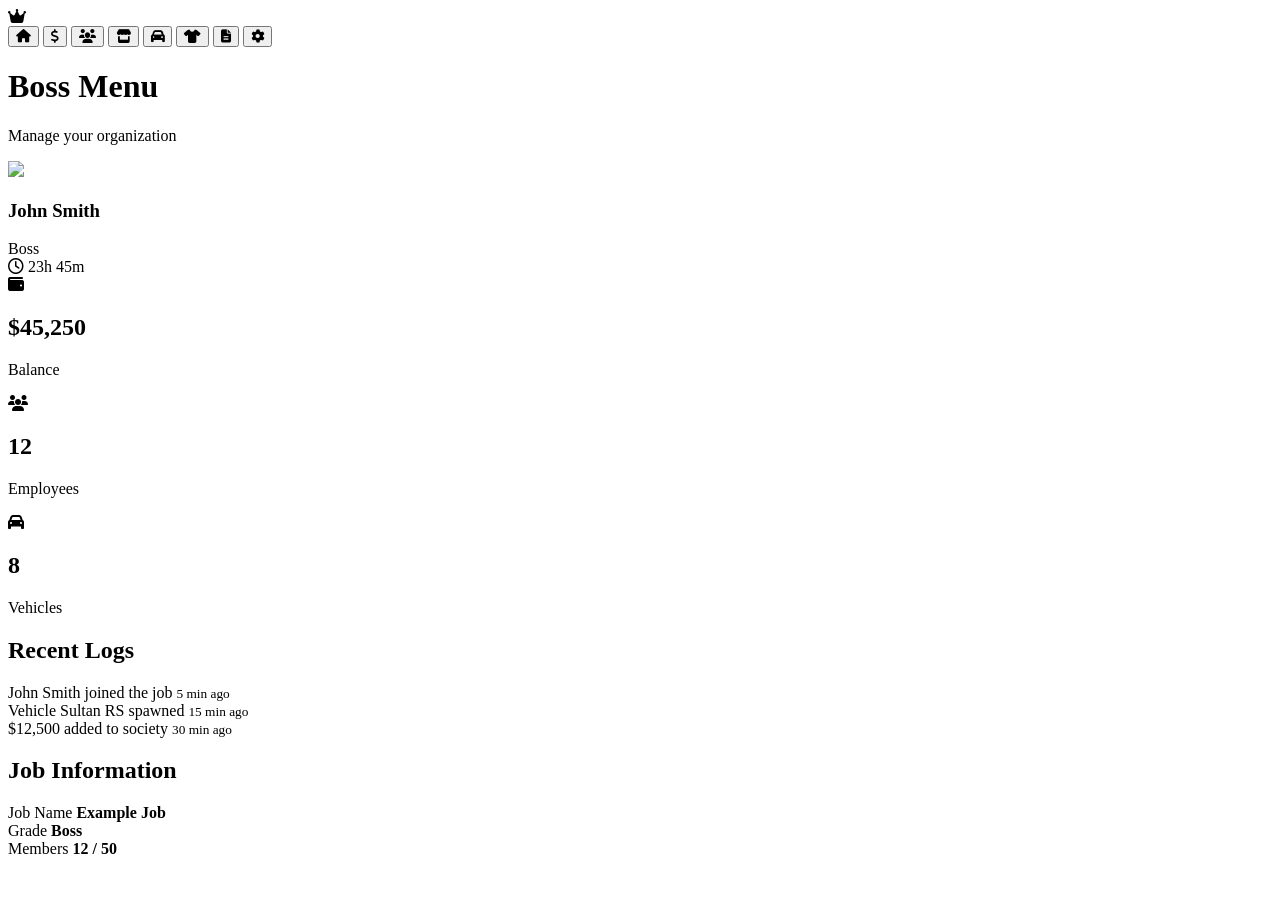
==== html/index.html @ 694ea644 "Add modern bossmenu NUI HTML" ====
<!DOCTYPE html>
<html lang="en">
<head>
    <meta charset="UTF-8">
    <meta name="viewport" content="width=device-width, initial-scale=1.0">
    <title>AJ BossMenu</title>
    <link rel="stylesheet" href="style.css">
    <link rel="stylesheet" href="https://cdnjs.cloudflare.com/ajax/libs/font-awesome/6.5.1/css/all.min.css">
</head>
<body>
    <div class="container">
        <div class="sidebar">
            <div class="logo">
                <i class="fa-solid fa-crown"></i>
            </div>

            <div class="menu">
                <button class="active"><i class="fa-solid fa-house"></i></button>
                <button><i class="fa-solid fa-dollar-sign"></i></button>
                <button><i class="fa-solid fa-users"></i></button>
                <button><i class="fa-solid fa-store"></i></button>
                <button><i class="fa-solid fa-car"></i></button>
                <button><i class="fa-solid fa-shirt"></i></button>
                <button><i class="fa-solid fa-file-lines"></i></button>
                <button><i class="fa-solid fa-gear"></i></button>
            </div>
        </div>

        <div class="main">
            <div class="header">
                <div>
                    <h1>Boss Menu</h1>
                    <p>Manage your organization</p>
                </div>

                <div class="profile">
                    <img src="https://i.imgur.com/3ZQ3Z6v.png">
                    <div>
                        <h3>John Smith</h3>
                        <span>Boss</span>
                    </div>

                    <div class="worktime">
                        <i class="fa-regular fa-clock"></i>
                        <span>23h 45m</span>
                    </div>
                </div>
            </div>

            <div class="cards">
                <div class="card">
                    <i class="fa-solid fa-wallet"></i>
                    <h2>$45,250</h2>
                    <p>Balance</p>
                </div>

                <div class="card">
                    <i class="fa-solid fa-users"></i>
                    <h2>12</h2>
                    <p>Employees</p>
                </div>

                <div class="card">
                    <i class="fa-solid fa-car"></i>
                    <h2>8</h2>
                    <p>Vehicles</p>
                </div>
            </div>

            <div class="content-grid">
                <div class="panel logs">
                    <h2>Recent Logs</h2>

                    <div class="log-item">
                        <span>John Smith joined the job</span>
                        <small>5 min ago</small>
                    </div>

                    <div class="log-item">
                        <span>Vehicle Sultan RS spawned</span>
                        <small>15 min ago</small>
                    </div>

                    <div class="log-item">
                        <span>$12,500 added to society</span>
                        <small>30 min ago</small>
                    </div>
                </div>

                <div class="panel info">
                    <h2>Job Information</h2>

                    <div class="info-row">
                        <span>Job Name</span>
                        <strong>Example Job</strong>
                    </div>

                    <div class="info-row">
                        <span>Grade</span>
                        <strong>Boss</strong>
                    </div>

                    <div class="info-row">
                        <span>Members</span>
                        <strong>12 / 50</strong>
                    </div>
                </div>
            </div>
        </div>
    </div>

    <script src="app.js"></script>
</body>
</html>
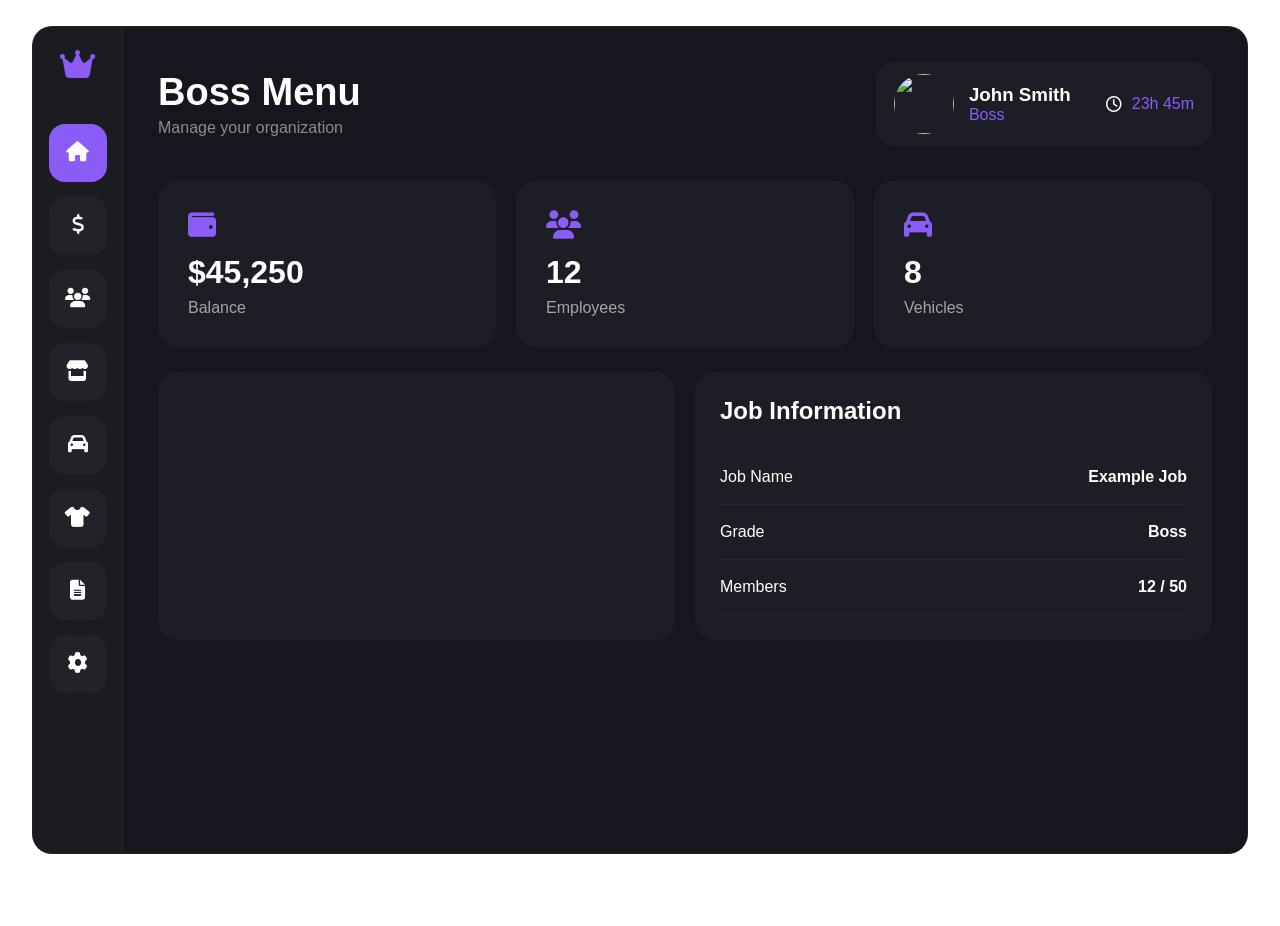
==== commit 33f40bfb: "Enable module-based JS system" ====
--- a/html/index.html
+++ b/html/index.html
@@ -35,6 +35,7 @@
 
                 <div class="profile">
                     <img src="https://i.imgur.com/3ZQ3Z6v.png">
+
                     <div>
                         <h3>John Smith</h3>
                         <span>Boss</span>
@@ -68,24 +69,7 @@
             </div>
 
             <div class="content-grid">
-                <div class="panel logs">
-                    <h2>Recent Logs</h2>
-
-                    <div class="log-item">
-                        <span>John Smith joined the job</span>
-                        <small>5 min ago</small>
-                    </div>
-
-                    <div class="log-item">
-                        <span>Vehicle Sultan RS spawned</span>
-                        <small>15 min ago</small>
-                    </div>
-
-                    <div class="log-item">
-                        <span>$12,500 added to society</span>
-                        <small>30 min ago</small>
-                    </div>
-                </div>
+                <div class="panel logs"></div>
 
                 <div class="panel info">
                     <h2>Job Information</h2>
@@ -109,6 +93,6 @@
         </div>
     </div>
 
-    <script src="app.js"></script>
+    <script type="module" src="app.js"></script>
 </body>
 </html>
--- a/html/style.css
+++ b/html/style.css
@@ -0,0 +1,169 @@
+* {
+    margin: 0;
+    padding: 0;
+    box-sizing: border-box;
+    font-family: Arial, sans-serif;
+}
+
+body {
+    width: 100vw;
+    height: 100vh;
+    overflow: hidden;
+    background: transparent;
+}
+
+.container {
+    width: 95%;
+    height: 92%;
+    margin: auto;
+    margin-top: 2%;
+    background: rgba(10, 10, 18, 0.95);
+    border-radius: 20px;
+    display: flex;
+    overflow: hidden;
+    border: 1px solid rgba(255,255,255,0.05);
+}
+
+.sidebar {
+    width: 90px;
+    background: rgba(255,255,255,0.02);
+    border-right: 1px solid rgba(255,255,255,0.05);
+    display: flex;
+    flex-direction: column;
+    align-items: center;
+    padding: 20px 0;
+}
+
+.logo {
+    color: #8b5cf6;
+    font-size: 32px;
+    margin-bottom: 40px;
+}
+
+.menu {
+    display: flex;
+    flex-direction: column;
+    gap: 15px;
+}
+
+.menu button {
+    width: 58px;
+    height: 58px;
+    border: none;
+    border-radius: 16px;
+    background: rgba(255,255,255,0.03);
+    color: white;
+    font-size: 20px;
+    cursor: pointer;
+    transition: 0.2s;
+}
+
+.menu button.active,
+.menu button:hover {
+    background: #8b5cf6;
+}
+
+.main {
+    flex: 1;
+    padding: 35px;
+    color: white;
+}
+
+.header {
+    display: flex;
+    justify-content: space-between;
+    align-items: center;
+    margin-bottom: 35px;
+}
+
+.header h1 {
+    font-size: 38px;
+}
+
+.header p {
+    color: rgba(255,255,255,0.5);
+    margin-top: 5px;
+}
+
+.profile {
+    display: flex;
+    align-items: center;
+    gap: 15px;
+    background: rgba(255,255,255,0.03);
+    padding: 12px 18px;
+    border-radius: 18px;
+}
+
+.profile img {
+    width: 60px;
+    height: 60px;
+    border-radius: 50%;
+}
+
+.profile span {
+    color: #8b5cf6;
+}
+
+.worktime {
+    margin-left: 20px;
+    display: flex;
+    align-items: center;
+    gap: 10px;
+    color: #fff;
+}
+
+.cards {
+    display: grid;
+    grid-template-columns: repeat(3, 1fr);
+    gap: 20px;
+    margin-bottom: 25px;
+}
+
+.card {
+    background: rgba(255,255,255,0.03);
+    border-radius: 20px;
+    padding: 30px;
+}
+
+.card i {
+    font-size: 28px;
+    color: #8b5cf6;
+    margin-bottom: 15px;
+}
+
+.card h2 {
+    font-size: 32px;
+    margin-bottom: 8px;
+}
+
+.card p {
+    color: rgba(255,255,255,0.6);
+}
+
+.content-grid {
+    display: grid;
+    grid-template-columns: 1fr 1fr;
+    gap: 20px;
+}
+
+.panel {
+    background: rgba(255,255,255,0.03);
+    border-radius: 20px;
+    padding: 25px;
+}
+
+.panel h2 {
+    margin-bottom: 25px;
+}
+
+.log-item,
+.info-row {
+    display: flex;
+    justify-content: space-between;
+    padding: 18px 0;
+    border-bottom: 1px solid rgba(255,255,255,0.05);
+}
+
+small {
+    color: rgba(255,255,255,0.5);
+}
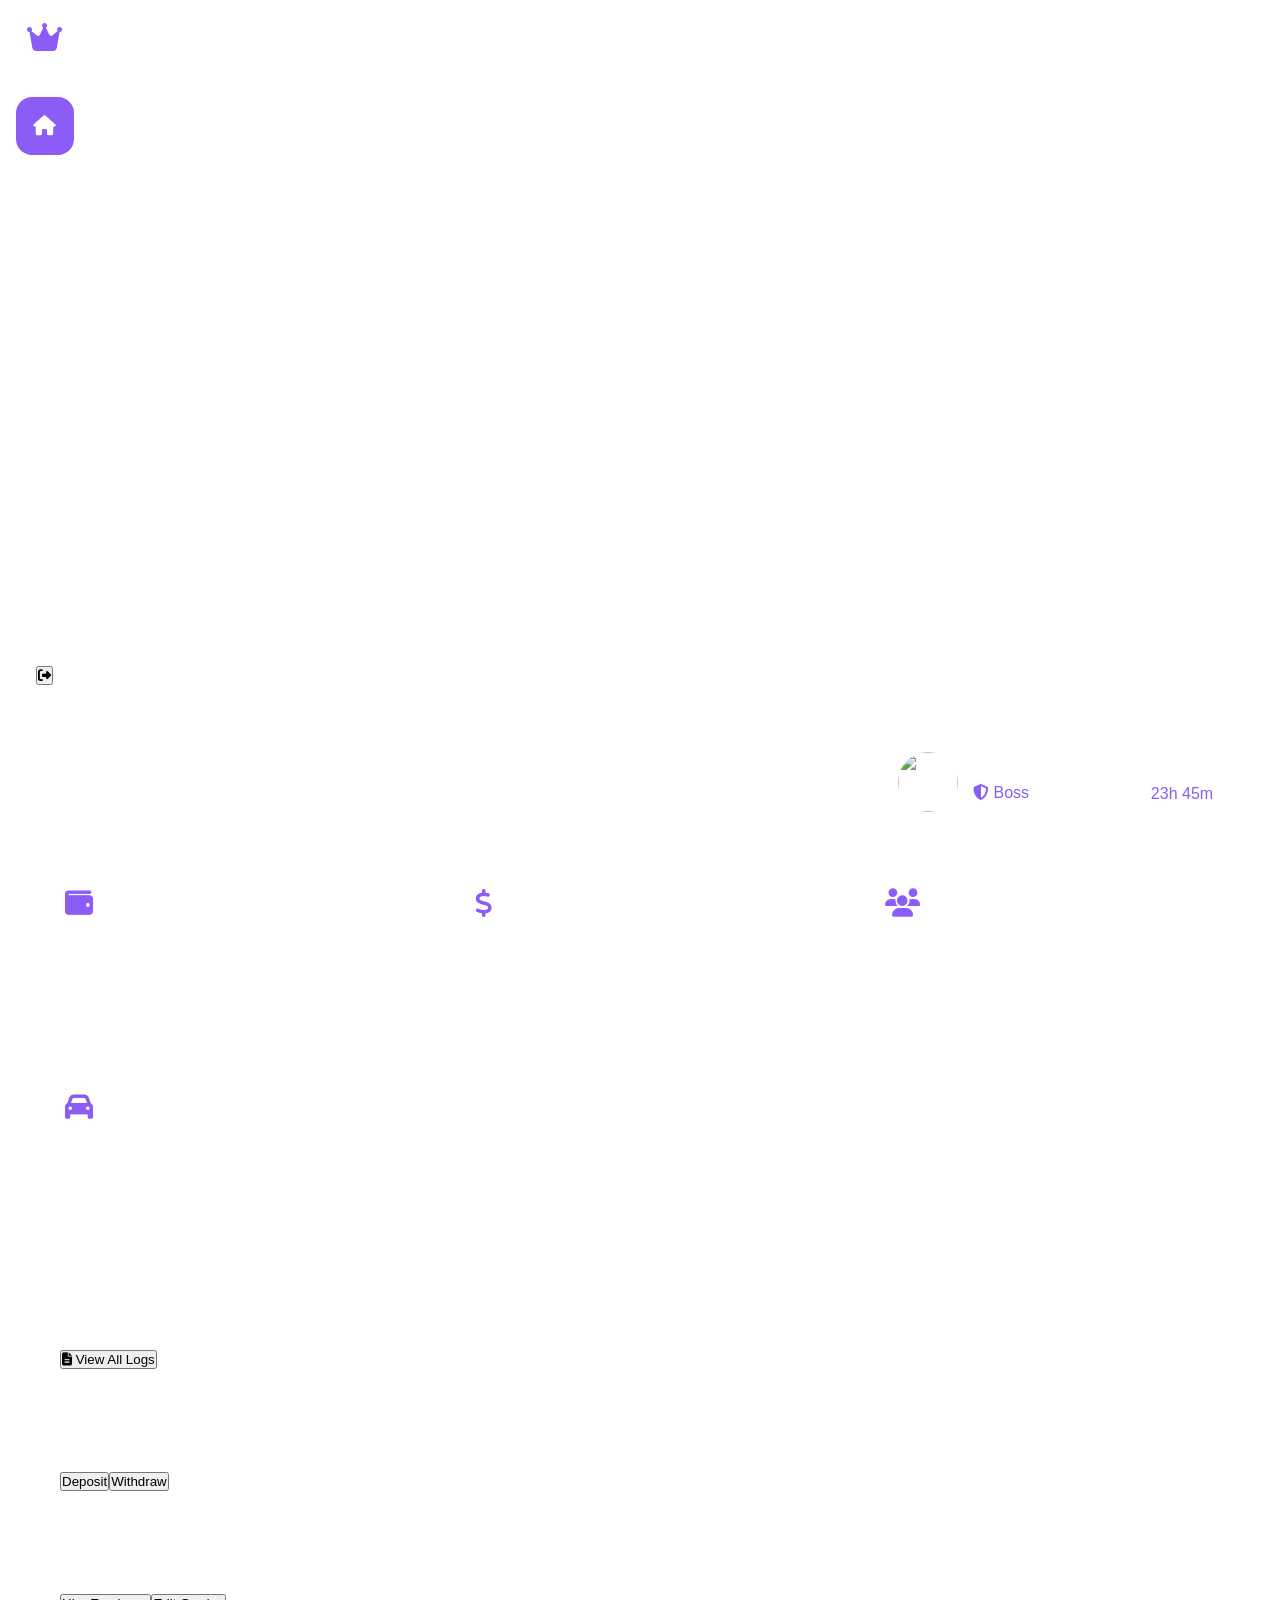
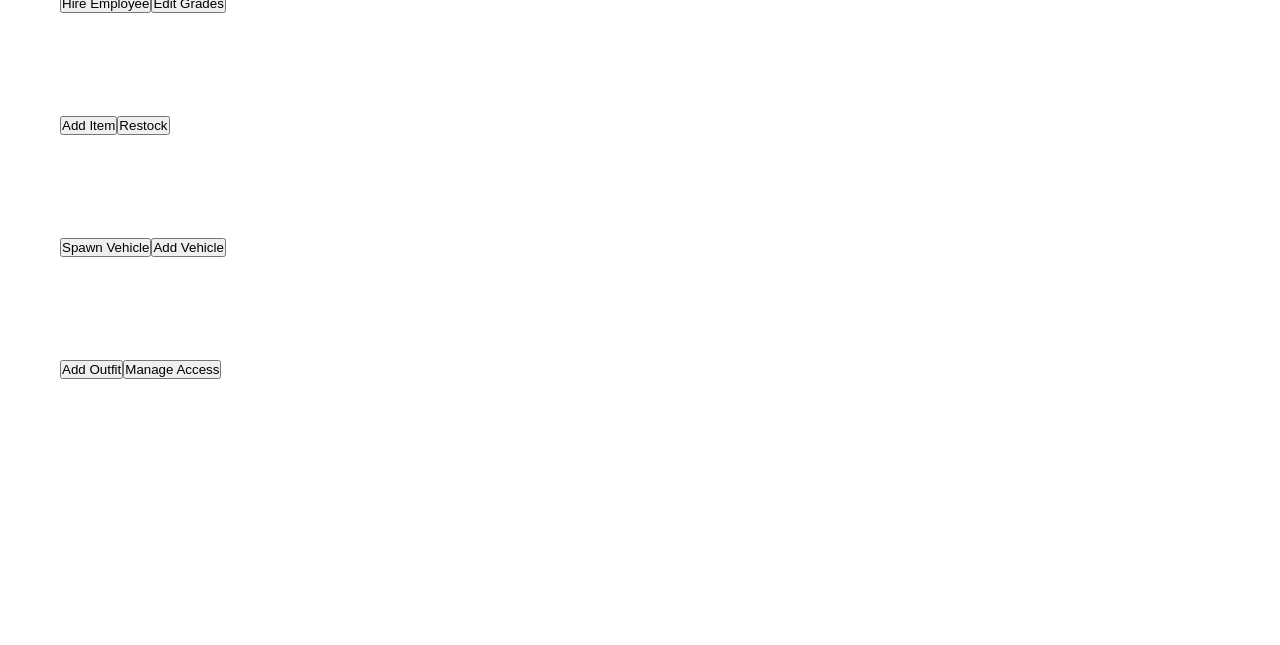
==== commit e2392e18: "Complete HTML pages to match reference UI" ====
--- a/html/index.html
+++ b/html/index.html
@@ -8,91 +8,64 @@
     <link rel="stylesheet" href="https://cdnjs.cloudflare.com/ajax/libs/font-awesome/6.5.1/css/all.min.css">
 </head>
 <body>
-    <div class="container">
-        <div class="sidebar">
-            <div class="logo">
-                <i class="fa-solid fa-crown"></i>
-            </div>
+    <div class="boss-wrapper">
+        <aside class="sidebar">
+            <div class="logo"><i class="fa-solid fa-crown"></i></div>
+            <nav class="menu">
+                <button class="active" data-page="home"><i class="fa-solid fa-house"></i></button>
+                <button data-page="finance"><i class="fa-solid fa-dollar-sign"></i></button>
+                <button data-page="employees"><i class="fa-solid fa-users"></i></button>
+                <button data-page="store"><i class="fa-solid fa-cart-shopping"></i></button>
+                <button data-page="vehicles"><i class="fa-solid fa-car"></i></button>
+                <button data-page="clothing"><i class="fa-solid fa-shirt"></i></button>
+                <button data-page="logs"><i class="fa-solid fa-file-lines"></i></button>
+                <button data-page="settings"><i class="fa-solid fa-gear"></i></button>
+            </nav>
+            <button class="exit-btn" id="closeBtn"><i class="fa-solid fa-right-from-bracket"></i></button>
+        </aside>
 
-            <div class="menu">
-                <button class="active"><i class="fa-solid fa-house"></i></button>
-                <button><i class="fa-solid fa-dollar-sign"></i></button>
-                <button><i class="fa-solid fa-users"></i></button>
-                <button><i class="fa-solid fa-store"></i></button>
-                <button><i class="fa-solid fa-car"></i></button>
-                <button><i class="fa-solid fa-shirt"></i></button>
-                <button><i class="fa-solid fa-file-lines"></i></button>
-                <button><i class="fa-solid fa-gear"></i></button>
-            </div>
-        </div>
-
-        <div class="main">
-            <div class="header">
-                <div>
-                    <h1>Boss Menu</h1>
-                    <p>Manage your organization</p>
+        <main class="main">
+            <header class="header">
+                <div class="header-title">
+                    <h1 id="pageTitle">Dashboard</h1>
+                    <p id="pageDescription">Manage your job and employees.</p>
                 </div>
-
                 <div class="profile">
-                    <img src="https://i.imgur.com/3ZQ3Z6v.png">
-
-                    <div>
-                        <h3>John Smith</h3>
-                        <span>Boss</span>
+                    <img id="playerAvatar" src="https://i.imgur.com/3ZQ3Z6v.png">
+                    <div class="profile-info">
+                        <h3 id="playerName">John Smith</h3>
+                        <span id="playerGrade"><i class="fa-solid fa-shield-halved"></i> Boss</span>
                     </div>
-
+                    <div class="header-divider"></div>
                     <div class="worktime">
                         <i class="fa-regular fa-clock"></i>
-                        <span>23h 45m</span>
+                        <div><p>Work Time</p><span id="workTime">23h 45m</span></div>
                     </div>
                 </div>
-            </div>
+            </header>
 
-            <div class="cards">
-                <div class="card">
-                    <i class="fa-solid fa-wallet"></i>
-                    <h2>$45,250</h2>
-                    <p>Balance</p>
+            <section class="page active" id="homePage">
+                <div class="cards">
+                    <div class="card purple"><i class="fa-solid fa-wallet"></i><div><h2 id="balanceValue">$45,250</h2><p>Balance</p></div></div>
+                    <div class="card green"><i class="fa-solid fa-dollar-sign"></i><div><h2 id="dailyRevenueValue">$12,500</h2><p>Daily Revenue</p><strong>↑ 12.5%</strong></div></div>
+                    <div class="card blue"><i class="fa-solid fa-users"></i><div><h2 id="employeesValue">12</h2><p>Employees</p><strong id="onlineValue">Online: 5</strong></div></div>
+                    <div class="card orange"><i class="fa-solid fa-car"></i><div><h2 id="vehiclesValue">8</h2><p>Vehicles</p><strong id="garageValue">In Garage: 6</strong></div></div>
                 </div>
+                <div class="content-grid">
+                    <section class="panel logs-preview"><h2>Recent Logs</h2><div id="homeLogs"></div><button class="panel-button" data-open-page="logs"><i class="fa-solid fa-file-lines"></i> View All Logs</button></section>
+                    <section class="panel info"><h2>Job Information</h2><div id="jobInfo"></div></section>
+                </div>
+            </section>
 
-                <div class="card">
-                    <i class="fa-solid fa-users"></i>
-                    <h2>12</h2>
-                    <p>Employees</p>
-                </div>
-
-                <div class="card">
-                    <i class="fa-solid fa-car"></i>
-                    <h2>8</h2>
-                    <p>Vehicles</p>
-                </div>
-            </div>
-
-            <div class="content-grid">
-                <div class="panel logs"></div>
-
-                <div class="panel info">
-                    <h2>Job Information</h2>
-
-                    <div class="info-row">
-                        <span>Job Name</span>
-                        <strong>Example Job</strong>
-                    </div>
-
-                    <div class="info-row">
-                        <span>Grade</span>
-                        <strong>Boss</strong>
-                    </div>
-
-                    <div class="info-row">
-                        <span>Members</span>
-                        <strong>12 / 50</strong>
-                    </div>
-                </div>
-            </div>
-        </div>
+            <section class="page" id="financePage"><div class="panel page-panel"><h2>Finance</h2><div class="toolbar"><button>Deposit</button><button>Withdraw</button></div><div class="finance-list"></div></div></section>
+            <section class="page" id="employeesPage"><div class="panel page-panel"><h2>Employees</h2><div class="toolbar"><button>Hire Employee</button><button>Edit Grades</button></div><div class="employees-list"></div></div></section>
+            <section class="page" id="storePage"><div class="panel page-panel"><h2>Store</h2><div class="toolbar"><button>Add Item</button><button>Restock</button></div><div class="store-list"></div></div></section>
+            <section class="page" id="vehiclesPage"><div class="panel page-panel"><h2>Vehicles</h2><div class="toolbar"><button>Spawn Vehicle</button><button>Add Vehicle</button></div><div class="vehicles-list"></div></div></section>
+            <section class="page" id="clothingPage"><div class="panel page-panel"><h2>Clothing</h2><div class="toolbar"><button>Add Outfit</button><button>Manage Access</button></div><div class="clothing-list"></div></div></section>
+            <section class="page" id="logsPage"><div class="panel page-panel"><h2>Logs</h2><div class="logs-list"></div></div></section>
+            <section class="page" id="settingsPage"><div class="panel page-panel"><h2>Settings</h2><div class="settings-list"></div></div></section>
+        </main>
     </div>
-
     <script type="module" src="app.js"></script>
 </body>
 </html>
--- a/html/style.css
+++ b/html/style.css
@@ -1,16 +1,8 @@
-* {
-    margin: 0;
-    padding: 0;
-    box-sizing: border-box;
-    font-family: Arial, sans-serif;
-}
-
-body {
-    width: 100vw;
-    height: 100vh;
-    overflow: hidden;
-    background: transparent;
-}
+@import url('./styles/base/reset.css');
+@import url('./styles/layout/sidebar.css');
+@import url('./styles/layout/header.css');
+@import url('./styles/components/cards.css');
+@import url('./styles/components/panels.css');
 
 .container {
     width: 95%;
@@ -23,147 +15,3 @@
     overflow: hidden;
     border: 1px solid rgba(255,255,255,0.05);
 }
-
-.sidebar {
-    width: 90px;
-    background: rgba(255,255,255,0.02);
-    border-right: 1px solid rgba(255,255,255,0.05);
-    display: flex;
-    flex-direction: column;
-    align-items: center;
-    padding: 20px 0;
-}
-
-.logo {
-    color: #8b5cf6;
-    font-size: 32px;
-    margin-bottom: 40px;
-}
-
-.menu {
-    display: flex;
-    flex-direction: column;
-    gap: 15px;
-}
-
-.menu button {
-    width: 58px;
-    height: 58px;
-    border: none;
-    border-radius: 16px;
-    background: rgba(255,255,255,0.03);
-    color: white;
-    font-size: 20px;
-    cursor: pointer;
-    transition: 0.2s;
-}
-
-.menu button.active,
-.menu button:hover {
-    background: #8b5cf6;
-}
-
-.main {
-    flex: 1;
-    padding: 35px;
-    color: white;
-}
-
-.header {
-    display: flex;
-    justify-content: space-between;
-    align-items: center;
-    margin-bottom: 35px;
-}
-
-.header h1 {
-    font-size: 38px;
-}
-
-.header p {
-    color: rgba(255,255,255,0.5);
-    margin-top: 5px;
-}
-
-.profile {
-    display: flex;
-    align-items: center;
-    gap: 15px;
-    background: rgba(255,255,255,0.03);
-    padding: 12px 18px;
-    border-radius: 18px;
-}
-
-.profile img {
-    width: 60px;
-    height: 60px;
-    border-radius: 50%;
-}
-
-.profile span {
-    color: #8b5cf6;
-}
-
-.worktime {
-    margin-left: 20px;
-    display: flex;
-    align-items: center;
-    gap: 10px;
-    color: #fff;
-}
-
-.cards {
-    display: grid;
-    grid-template-columns: repeat(3, 1fr);
-    gap: 20px;
-    margin-bottom: 25px;
-}
-
-.card {
-    background: rgba(255,255,255,0.03);
-    border-radius: 20px;
-    padding: 30px;
-}
-
-.card i {
-    font-size: 28px;
-    color: #8b5cf6;
-    margin-bottom: 15px;
-}
-
-.card h2 {
-    font-size: 32px;
-    margin-bottom: 8px;
-}
-
-.card p {
-    color: rgba(255,255,255,0.6);
-}
-
-.content-grid {
-    display: grid;
-    grid-template-columns: 1fr 1fr;
-    gap: 20px;
-}
-
-.panel {
-    background: rgba(255,255,255,0.03);
-    border-radius: 20px;
-    padding: 25px;
-}
-
-.panel h2 {
-    margin-bottom: 25px;
-}
-
-.log-item,
-.info-row {
-    display: flex;
-    justify-content: space-between;
-    padding: 18px 0;
-    border-bottom: 1px solid rgba(255,255,255,0.05);
-}
-
-small {
-    color: rgba(255,255,255,0.5);
-}
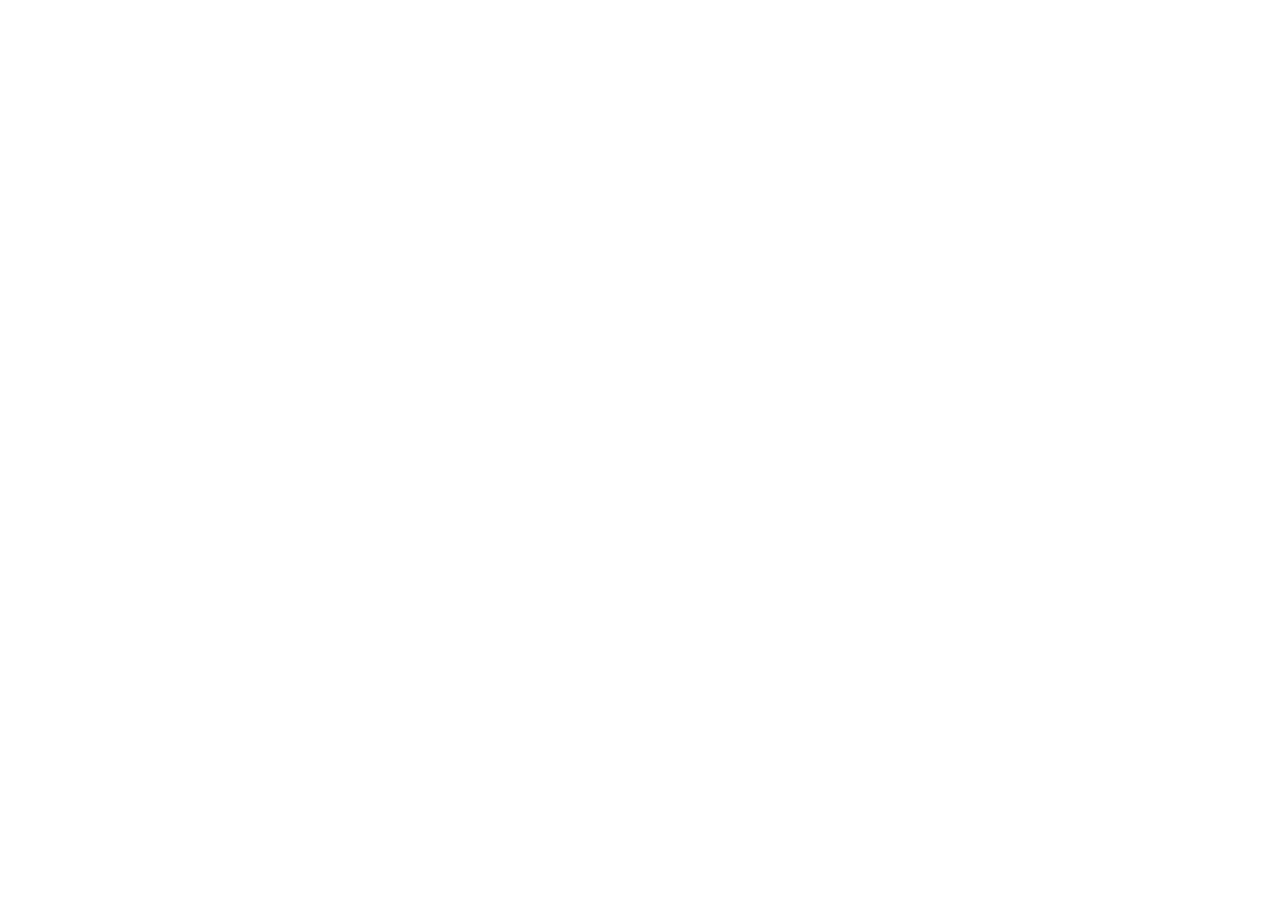
==== commit 3240aa61: "Add modal structure to index" ====
--- a/html/index.html
+++ b/html/index.html
@@ -45,27 +45,39 @@
             </header>
 
             <section class="page active" id="homePage">
-                <div class="cards">
-                    <div class="card purple"><i class="fa-solid fa-wallet"></i><div><h2 id="balanceValue">$45,250</h2><p>Balance</p></div></div>
-                    <div class="card green"><i class="fa-solid fa-dollar-sign"></i><div><h2 id="dailyRevenueValue">$12,500</h2><p>Daily Revenue</p><strong>↑ 12.5%</strong></div></div>
-                    <div class="card blue"><i class="fa-solid fa-users"></i><div><h2 id="employeesValue">12</h2><p>Employees</p><strong id="onlineValue">Online: 5</strong></div></div>
-                    <div class="card orange"><i class="fa-solid fa-car"></i><div><h2 id="vehiclesValue">8</h2><p>Vehicles</p><strong id="garageValue">In Garage: 6</strong></div></div>
-                </div>
+                <div class="cards"></div>
                 <div class="content-grid">
-                    <section class="panel logs-preview"><h2>Recent Logs</h2><div id="homeLogs"></div><button class="panel-button" data-open-page="logs"><i class="fa-solid fa-file-lines"></i> View All Logs</button></section>
+                    <section class="panel logs-preview"><h2>Recent Logs</h2><div id="homeLogs"></div></section>
                     <section class="panel info"><h2>Job Information</h2><div id="jobInfo"></div></section>
                 </div>
             </section>
 
-            <section class="page" id="financePage"><div class="panel page-panel"><h2>Finance</h2><div class="toolbar"><button>Deposit</button><button>Withdraw</button></div><div class="finance-list"></div></div></section>
-            <section class="page" id="employeesPage"><div class="panel page-panel"><h2>Employees</h2><div class="toolbar"><button>Hire Employee</button><button>Edit Grades</button></div><div class="employees-list"></div></div></section>
-            <section class="page" id="storePage"><div class="panel page-panel"><h2>Store</h2><div class="toolbar"><button>Add Item</button><button>Restock</button></div><div class="store-list"></div></div></section>
-            <section class="page" id="vehiclesPage"><div class="panel page-panel"><h2>Vehicles</h2><div class="toolbar"><button>Spawn Vehicle</button><button>Add Vehicle</button></div><div class="vehicles-list"></div></div></section>
-            <section class="page" id="clothingPage"><div class="panel page-panel"><h2>Clothing</h2><div class="toolbar"><button>Add Outfit</button><button>Manage Access</button></div><div class="clothing-list"></div></div></section>
+            <section class="page" id="financePage"><div class="panel page-panel"><h2>Finance</h2><div class="finance-list"></div></div></section>
+            <section class="page" id="employeesPage"><div class="panel page-panel"><h2>Employees</h2><div class="employees-list"></div></div></section>
+            <section class="page" id="storePage"><div class="panel page-panel"><h2>Store</h2><div class="store-list"></div></div></section>
+            <section class="page" id="vehiclesPage"><div class="panel page-panel"><h2>Vehicles</h2><div class="vehicles-list"></div></div></section>
+            <section class="page" id="clothingPage"><div class="panel page-panel"><h2>Clothing</h2><div class="clothing-list"></div></div></section>
             <section class="page" id="logsPage"><div class="panel page-panel"><h2>Logs</h2><div class="logs-list"></div></div></section>
             <section class="page" id="settingsPage"><div class="panel page-panel"><h2>Settings</h2><div class="settings-list"></div></div></section>
         </main>
     </div>
+
+    <div class="modal-overlay" id="appModal">
+        <div class="modal-box">
+            <div class="modal-header">
+                <h2 id="modalTitle">Modal Title</h2>
+                <button id="modalClose"><i class="fa-solid fa-xmark"></i></button>
+            </div>
+
+            <div class="modal-content" id="modalBody"></div>
+
+            <div class="modal-footer">
+                <button class="modal-btn cancel" id="modalCancel">Cancel</button>
+                <button class="modal-btn save" id="modalSave">Save</button>
+            </div>
+        </div>
+    </div>
+
     <script type="module" src="app.js"></script>
 </body>
 </html>
--- a/html/style.css
+++ b/html/style.css
@@ -3,15 +3,93 @@
 @import url('./styles/layout/header.css');
 @import url('./styles/components/cards.css');
 @import url('./styles/components/panels.css');
+@import url('./styles/components/toast.css');
 
-.container {
+body {
+    display: none;
+}
+
+.boss-wrapper {
     width: 95%;
     height: 92%;
     margin: auto;
     margin-top: 2%;
-    background: rgba(10, 10, 18, 0.95);
-    border-radius: 20px;
+    background: radial-gradient(circle at top, rgba(26,26,46,0.98), rgba(10,10,18,0.98));
+    border-radius: 22px;
     display: flex;
     overflow: hidden;
     border: 1px solid rgba(255,255,255,0.05);
+    box-shadow: 0 0 80px rgba(0,0,0,.45);
 }
+
+.page {
+    display: none;
+    animation: fade .18s ease;
+}
+
+.page.active {
+    display: block;
+}
+
+.page-panel {
+    min-height: 700px;
+}
+
+.toolbar {
+    display: flex;
+    gap: 10px;
+    margin-bottom: 20px;
+}
+
+.toolbar button,
+.panel-button,
+.exit-btn {
+    border: none;
+    outline: none;
+    background: rgba(139,92,246,.15);
+    color: #a78bfa;
+    border-radius: 14px;
+    padding: 14px 18px;
+    cursor: pointer;
+    transition: .2s ease;
+}
+
+.toolbar button:hover,
+.panel-button:hover,
+.exit-btn:hover {
+    background: #8b5cf6;
+    color: white;
+}
+
+.exit-btn {
+    margin-top: auto;
+    width: 58px;
+    height: 58px;
+}
+
+.panel-button {
+    width: 100%;
+    margin-top: 20px;
+}
+
+.header-divider {
+    width: 1px;
+    height: 55px;
+    background: rgba(255,255,255,.08);
+}
+
+.logs-preview {
+    min-height: 420px;
+}
+
+@keyframes fade {
+    from {
+        opacity: 0;
+        transform: translateY(10px);
+    }
+
+    to {
+        opacity: 1;
+        transform: translateY(0);
+    }
+}
